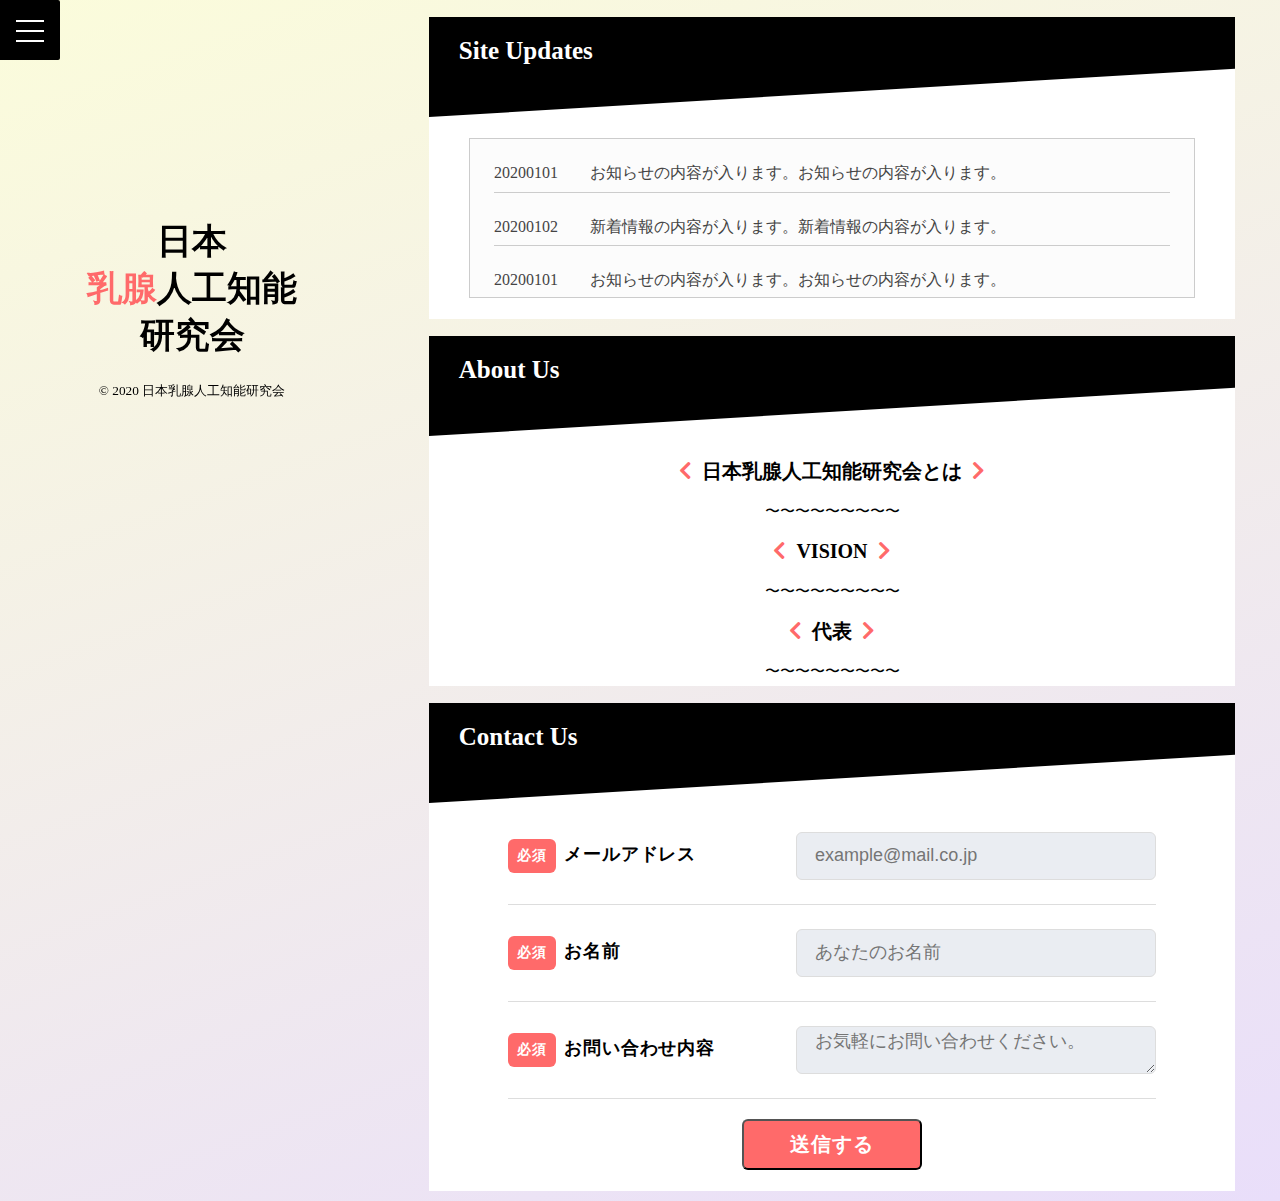
==== index.html @ 4feb951e "Add files via upload" ====
<html lang="ja">

<html>

<head>
    <meta charset="UTF-8">
    <link rel="stylesheet" href="index.css">
    <!--fontawesomeの読み込み-->
    <link href="https://use.fontawesome.com/releases/v5.6.1/css/all.css" rel="stylesheet">
    <title>日本乳腺人工知能研究会</title>
    <meta name="viewport" content="width=device-width, initial-scale=1, maximum-scale=2">
</head>

<header>
    <!--フロント画面の全画面メニュー-->
    <div class="cp_fullscreenmenu">
        <input class="toggle" type="checkbox" />
        <div class="hamburger"><span></span></div>
        <div class="menu">
            <div>
                <ul>
                    <li><a href="/index.html"><span>H</span>ome</a></li>
                    <li><a href="/about_us/about_us.html"><span>A</span>bout us</a></li>
                    <li><a href="/news/news.html"><span>N</span>ews</a></li>
                    <li><a href="/events/events.html"><span>E</span>vents</a></li>
                    <li><a href="/journal/journal.html"><span>J</span>ournal</a></li>
                    <li><a href="/contact_us/contact_us.html"><span>C</span>ontact Us</a></li>
                </ul>
            </div>
        </div>
    </div>
</header>

<body>

    <div class="split">
        <div class="split-item split-left">
            <div class="split-left__inner">
                <div class="title">
                    <h1>日本<br><span>乳腺</span>人工知能<br>研究会</h1>
                </div>
                <div class="copyright">
                    <small>© 2020 日本乳腺人工知能研究会</small>
                </div>

            </div>
            <!--split-left__inner-->
        </div>
        <!--split-item split-left-->

        <div class="split-item split-right">
            <div class="split-right__inner">
                <div class="content">
                    <section class="content01">
                        <h1>Site Updates</h1>
                    </section>

                    <section class="content02">
                        <div class="article_box">

                            <div class="info">
                                <dl>
                                    <dt>20200101</dt>
                                    <dd>お知らせの内容が入ります。お知らせの内容が入ります。</dd>
                                </dl>
                                <dl>
                                    <dt>20200102</dt>
                                    <dd>新着情報の内容が入ります。新着情報の内容が入ります。</dd>
                                </dl>
                                <dl>
                                    <dt>20200101</dt>
                                    <dd>お知らせの内容が入ります。お知らせの内容が入ります。</dd>
                                </dl>
                                <dl>
                                    <dt>20200102</dt>
                                    <dd>新着情報の内容が入ります。新着情報の内容が入ります。</dd>
                                </dl>
                                <dl>
                                    <dt>20200101</dt>
                                    <dd>お知らせの内容が入ります。お知らせの内容が入ります。</dd>
                                </dl>
                                <dl>
                                    <dt>20200102</dt>
                                    <dd>新着情報の内容が入ります。新着情報の内容が入ります。</dd>
                                </dl>
                            </div>

                        </div>

                    </section>
                </div>

                <div class="content">
                    <section class="content01">
                        <h1>About Us</h1>
                    </section>
                    <section class="content02">
                        <div class="article_box">
                            <div class="about_us">
                                <h2>日本乳腺人工知能研究会とは</h2>

                                <p>〜〜〜〜〜〜〜〜〜</p>
                                <h2>VISION</h2>
                                <p>〜〜〜〜〜〜〜〜〜</p>
                                <h2>代表</h2>
                                <p>〜〜〜〜〜〜〜〜〜</p>
                            </div>
                    </section>
                </div>

                <div class="content">
                    <section class="content01">
                        <h1>Contact Us</h1>
                    </section>
                    <section class="content02">
                        <div class="article_box">

                            <form action="https://docs.google.com/forms/u/0/d/e/1FAIpQLScUpDwUEtZG-y2EfQ6Bo-327yl85SJXh2sXvI2tUQJ48h0Vkg/formResponse">
                                <div class="Form">
                                    <div class="Form-Item">
                                        <p class="Form-Item-Label">
                                            <span class="Form-Item-Label-Required">必須</span>メールアドレス
                                        </p>
                                        <input type="text" class="Form-Item-Input" name="entry.1505483824" placeholder="example@mail.co.jp" required>
                                    </div>

                                    <div class="Form-Item">
                                        <p class="Form-Item-Label">
                                            <span class="Form-Item-Label-Required">必須</span>お名前
                                        </p>
                                        <input type="text" class="Form-Item-Input" name="entry.440480872" placeholder="あなたのお名前" required>
                                    </div>

                                    <div class="Form-Item">
                                        <p class="Form-Item-Label">
                                            <span class="Form-Item-Label-Required">必須</span>お問い合わせ内容
                                        </p>
                                        <textarea class="Form-Item-Input" name="entry.790062626" placeholder="お気軽にお問い合わせください。" required></textarea><br>
                                    </div>

                                    <input type="submit" class="Form-Btn" value="送信する">
                                </div>
                            </form>

                        </div>
                    </section>
                </div>
            </div>
            <!--split-right__inner-->

        </div>
        <!--split-item split-right-->
    </div>
    <!--split-->

</html>
---- index.css ----
/*メニューの装飾*/
* {
    -webkit-box-sizing: border-box;
    box-sizing: border-box;
}

a,
a:visited,
a:hover,
a:active {
    text-decoration: none;
    color: inherit;
}

.cp_fullscreenmenu {
    position: fixed;
    z-index: 1;
    top: 0;
    left: 0;
}

/*menuコンテンツ*/
.cp_fullscreenmenu .menu {
    position: fixed;
    top: 0;
    left: 0;
    display: flex;
    visibility: hidden;
    overflow: hidden;
    width: 100%;
    height: 100%;
    pointer-events: none;
    outline: 1px solid transparent;
    -webkit-backface-visibility: hidden;
    backface-visibility: hidden;
    align-items: center;
    justify-content: center;
}

.cp_fullscreenmenu .menu > div {
    display: flex;
    overflow: hidden;
    width: 250vw;
    height: 250vw;
    transition: all 0.2s ease;
    -webkit-transform: scale(0);
    transform: scale(0);
    text-align: center;
    color: #fefefe;
    border-radius: 50%;
    background: #000;
    flex: none;
    -webkit-backface-visibility: hidden;
    backface-visibility: hidden;
    align-items: center;
    justify-content: center;
}

.cp_fullscreenmenu .menu > div > ul {
    display: block;
    max-height: 100vh;
    margin: 0;
    padding: 0 1em;
    list-style: none;
    transition: opacity 0.2s ease;
    opacity: 0;
}

.cp_fullscreenmenu .menu > div > ul > li {
    font-size: 24px;
    display: block;
    margin: 1em;
    padding: 0;
}

.cp_fullscreenmenu .menu > div > ul > li > a {
    position: relative;
    display: inline;
    cursor: pointer;
    transition: color 0.2s ease;
}

.cp_fullscreenmenu .menu > div > ul > li > a:hover {
    color: #e5e5e5;
}

.cp_fullscreenmenu .menu > div > ul > li > a:hover:after {
    width: 100%;
}

.cp_fullscreenmenu .menu > div > ul > li > a:after {
    position: absolute;
    z-index: 1;
    bottom: -0.15em;
    left: 0;
    width: 0;
    height: 2px;
    content: '';
    transition: width 0.2s ease;
    background: #e5e5e5;
}

/*クリックしたらメニューが開閉の動作*/
.cp_fullscreenmenu .toggle {
    position: absolute;
    z-index: 2;
    top: 0;
    left: 0;
    width: 60px;
    height: 60px;
    cursor: pointer;
    opacity: 0;
}

.cp_fullscreenmenu .toggle:checked + .hamburger > span {
    -webkit-transform: rotate(135deg);
    transform: rotate(135deg);
}

.cp_fullscreenmenu .toggle:checked + .hamburger > span:before,
.cp_fullscreenmenu .toggle:checked + .hamburger > span:after {
    top: 0;
    -webkit-transform: rotate(90deg);
    transform: rotate(90deg);
}

.cp_fullscreenmenu .toggle:checked + .hamburger > span:after {
    opacity: 0;
}

.cp_fullscreenmenu .toggle:checked ~ .menu {
    visibility: visible;
    pointer-events: auto;
}

.cp_fullscreenmenu .toggle:checked ~ .menu > div {
    transition-duration: 0.2s;
    -webkit-transform: scale(1);
    transform: scale(1);
}

.cp_fullscreenmenu .toggle:checked ~ .menu > div > ul {
    opacity: 1;
}

.cp_fullscreenmenu .toggle:checked ~ .menu > div > ul li:nth-of-type(1) {
    transition-delay: 0s;
}

.cp_fullscreenmenu .toggle:checked ~ .menu > div > ul li:nth-of-type(2) {
    transition-delay: 0s;
}

.cp_fullscreenmenu .toggle:checked ~ .menu > div > ul li:nth-of-type(3) {
    transition-delay: 0s;
}

.cp_fullscreenmenu .toggle:checked ~ .menu > div > ul li:nth-of-type(4) {
    transition-delay: 0s;
}

.cp_fullscreenmenu .toggle:hover + .hamburger {
    box-shadow: inset 0 0 10px rgba(0, 0, 0, 0.1);
}

.cp_fullscreenmenu .toggle:checked:hover + .hamburger > span {
    -webkit-transform: rotate(225deg);
    transform: rotate(225deg);
}

/*ハンバーガー*/
.cp_fullscreenmenu .hamburger {
    position: absolute;
    z-index: 1;
    top: 0;
    left: 0;
    display: block;
    width: 60px;
    height: 60px;
    padding: 0.5em 1em;
    cursor: pointer;
    transition: box-shadow 0.2s ease;
    border-radius: 0 0.12em 0.12em 0;
    background: #000;
    -webkit-backface-visibility: hidden;
    backface-visibility: hidden;
}

.cp_fullscreenmenu .hamburger > span {
    position: relative;
    top: 50%;
    display: block;
    width: 100%;
    height: 2px;
    transition: all 0.2s ease;
    background: #fefefe;
}

.cp_fullscreenmenu .hamburger > span:before,
.cp_fullscreenmenu .hamburger > span:after {
    position: absolute;
    z-index: 1;
    top: -10px;
    left: 0;
    display: block;
    width: 100%;
    height: 2px;
    content: '';
    transition: all 0.2s ease;
    background: inherit;
}

.cp_fullscreenmenu .hamburger > span:after {
    top: 10px;
}



/*フォントの指定*/
header {
    font-family: 'Noto Serif JP', serif;
}

body {
    margin: 0px;
    font-family: 'Noto Serif JP', serif;
}

/*コピーライトの装飾*/
.copyright {
    overflow: hidden;
    text-align: center;
    display: table-cell;
    height: 20px;
    width: 1250px;
}



/*New リストの装飾*/
*,
*:before,
*:after {
    -moz-box-sizing: border-box;
    -webkit-box-sizing: border-box;
    box-sizing: border-box;
}

.info {
    margin: 1em auto;
    padding: 0 1.5em;
    border: 1px solid #ccc;
    text-align: left;
    font-size: 1em;
    line-height: 1.3;
    color: #444;
    overflow: auto;
    width: 90%;
    height: 10em;
    background-color: #fcfcfc;
}

.info dl {
    padding: 0.5em 0;
    border-bottom: 1px solid #ccc;
}

.info dt {
    padding-bottom: 0;
    width: 6em;
}

@media screen and (min-width: 600px) {
    .info dt {
        clear: left;
        float: left;
    }

    .info dd {
        margin-left: 0.5em;
    }
}

.info {
    display: block;
}

span {
    color: #ff6a6a;
}

.title h1 {
    text-align: center;
    font-size: 35px;
    margin-top: 18px;
}



/*画面全体の設定*/
body {
    /*background-image: linear-gradient(60deg, #64b3f4 0%, #c2e59c 100%);*/
    /*background-image: linear-gradient(to top, #d299c2 0%, #fef9d7 100%);*/
    /*background-image: linear-gradient(to top, #feada6 0%, #f5efef 100%);*/
    background-image: linear-gradient(-20deg, #e9defa 0%, #fbfcdb 100%);
}


/*ボックスにおける文字の装飾*/
/*ボックスタイトルの文字*/
.content h1 {
    padding: 30px;
    padding-top: 20px;
    font-size: 25px;
}

.article_box {

    width: 100%;
    padding-top: 5px;
    height: auto;
    /*自動で伸びる*/
    padding-bottom: 5px;
}



/*https://qiita.com/nb_tomo/items/c46fbc05731d1488b877*/
/*右のボックスの装飾*/
.content {
    overflow: hidden;
    /* はみ出た部分は表示しない */
}

.content01 {
    position: relative;
    height: 100px;
    width: 100%;
    color: #ffffff;
    background-color: #000000;
    margin-top: 0px;
}

.content01::after {
    content: '';
    display: block;
    position: absolute;
    left: 0;
    bottom: 0;
    border-top: 60px solid transparent;
    /* 透明 */
    border-left: 50vw solid transparent;
    /* 透明 */
    border-right: 50vw solid #ffffff;
    /* むらさき */
    border-bottom: 60px solid #ffffff;
    /* むらさき */
}

.content02 {
    height: 300px;
    width: 100%;
    background-color: #ffffff;
    height: auto;
    /*自動で伸びる*/
}

/*斜め切りの実装*/
@media only screen and (max-width: 2000px) {
    .content01::after {
        border-left: 1000px solid transparent;
        /* 実数で幅を指定 */
        border-right: 1000px solid #8B3DC5;
        /* 実数で幅を指定 */
    }
}




/*大きな画面の分割の装飾！*/
.split {
    display: table;
    width: 100%;
    height: auto;
}

.split-item {
    display: table-cell;
    padding-bottom: 10px;
    padding-top: 0px;
    height: auto;
}

.split-left {
    text-align: center;
    color: #000;
    position: relative;
    /*スマホ画面の場合の縦の長さはこれで調整される*/
    height: auto;
    width: 30%;
}

.split-left__inner {
    height: auto;
    /*自動で伸びる*/
    position: fixed;
    width: 30%;
    padding-right: 0px;

    margin-top: 200px;
    margin-bottom: auto;
}

.split-right__inner {
    width: auto;
    padding-left: 5%;
    padding-right: 5%;
    /*この数値によって、右の下余白が調整出来る*/
    height: auto;
    /*自動で伸びる*/
}

@media screen and (max-width:1024px) {
    .split {
        display: block;
    }

    .split-item {
        display: block;
        width: auto;
    }

    .split-left__inner {
        position: inherit;
        width: auto;
        margin:0px;
    }
}

/*ボタンの装飾*/
.btn_inbox_position {
    padding: 20px 30px;

}

.button {
    margin: auto;
    display: block;
    max-width: 180px;
    border: 2px solid #333;
    font-size: 16px;
    color: #333;
    font-weight: bold;
    padding: 16px;
    text-align: center;
    border-radius: 4px;
    transition: .4s;
}

.button:hover {
    background-color: #333;
    border-color: #333;
    color: #FFF;
}


/*about usの文章装飾*/
.about_us {
    text-align: center;
}

.about_us h2 {
    font-size: 20px;
}

.about_us p {
    margin: 0px;
    padding: 0px;
    font-size: 15px;
}


/*https://saruwakakun.com/html-css/reference/h-design*/
h2 {
    position: relative;
    /*相対位置*/
    line-height: 1.4;
    /*行高*/
    display: inline-block;
}

h2:before,
h2:after {
    position: relative;
    font-family: "Font Awesome 5 Free";
    font-weight: 900;
    display: inline-block;
    font-size: 1.0em;
    color: #ff6a6a;
}

h2:before {
    content: "\f053";
    /*アイコン種類*/
    padding-right: 0.5em
}

h2:after {
    content: "\f054";
    /*アイコン種類*/
    padding-left: 0.5em
}


/*お問い合わせフォーム*/
.Form {
    margin-top: 0px;
    margin-left: auto;
    margin-right: auto;
    max-width: 720px;
}

@media screen and (max-width: 600px) {
    .Form {
        margin-top: 0px;
    }
}

.Form-Item {
    /*左右の余白調整*/
    width: 90%;
    margin-left: auto;
    margin-right: auto;
    border-bottom: 1px solid #ddd;
    padding-top: 24px;
    padding-bottom: 24px;

    display: flex;
    align-items: center;
}

@media screen and (max-width: 600px) {
    .Form-Item {
        padding-left: 14px;
        padding-right: 14px;
        padding-top: 16px;
        padding-bottom: 16px;
        flex-wrap: wrap;
    }
}

/*.Form-Item:nth-child(5) {
    border-bottom: 1px solid #ddd;
}*/

.Form-Item-Label {
    width: 100%;
    max-width: 248px;
    letter-spacing: 0.05em;
    font-weight: bold;
    font-size: 18px;
}

@media screen and (max-width: 600px) {
    .Form-Item-Label {
        max-width: inherit;
        display: flex;
        align-items: center;
        font-size: 15px;
    }
}

.Form-Item-Label.isMsg {
    margin-top: 8px;
    margin-bottom: auto;
}

@media screen and (max-width: 600px) {
    .Form-Item-Label.isMsg {
        margin-top: 0;
    }
}

.Form-Item-Label-Required {
    border-radius: 6px;
    margin-right: 8px;
    padding-top: 8px;
    padding-bottom: 8px;
    width: 48px;
    display: inline-block;
    text-align: center;
    background: #ff6a6a;
    color: #fff;
    font-size: 14px;
}

@media screen and (max-width: 600px) {
    .Form-Item-Label-Required {
        border-radius: 4px;
        padding-top: 4px;
        padding-bottom: 4px;
        width: 40px;
        font-size: 14px;
    }
}

.Form-Item-Input {
    border: 1px solid #ddd;
    border-radius: 6px;
    margin-left: 40px;
    padding-left: 1em;
    padding-right: 1em;
    height: 48px;
    flex: 1;
    width: 100%;
    max-width: 410px;
    background: #eaedf2;
    font-size: 18px;
}

@media screen and (max-width: 600px) {
    .Form-Item-Input {
        margin-left: 0;
        margin-top: 18px;
        height: 40px;
        flex: inherit;
        font-size: 15px;
    }
}

.Form-Item-Textarea {
    border: 1px solid #ddd;
    border-radius: 6px;
    margin-left: 40px;
    padding-left: 1em;
    padding-right: 1em;
    height: 216px;
    flex: 1;
    width: 100%;
    max-width: 410px;
    background: #eaedf2;
    font-size: 18px;
}

@media screen and (max-width: 600px) {
    .Form-Item-Textarea {
        margin-top: 18px;
        margin-left: 0;
        height: 200px;
        flex: inherit;
        font-size: 15px;
    }
}

.Form-Btn {
    border-radius: 6px;
    margin-top: 20px;
    margin-left: auto;
    margin-right: auto;
    padding-top: 10px;
    padding-bottom: 10px;
    width: 180px;
    display: block;
    letter-spacing: 0.05em;
    background: #ff6a6a;
    color: #fff;
    font-weight: bold;
    font-size: 20px;
}

@media screen and (max-width: 600px) {
    .Form-Btn {
        margin-top: 10px;
        padding-top: 8px;
        padding-bottom: 8px;
        width: 160px;
        font-size: 16px;
    }
}


/*formのpのサイズ編集*/
.form p {
  margin:0px;
}
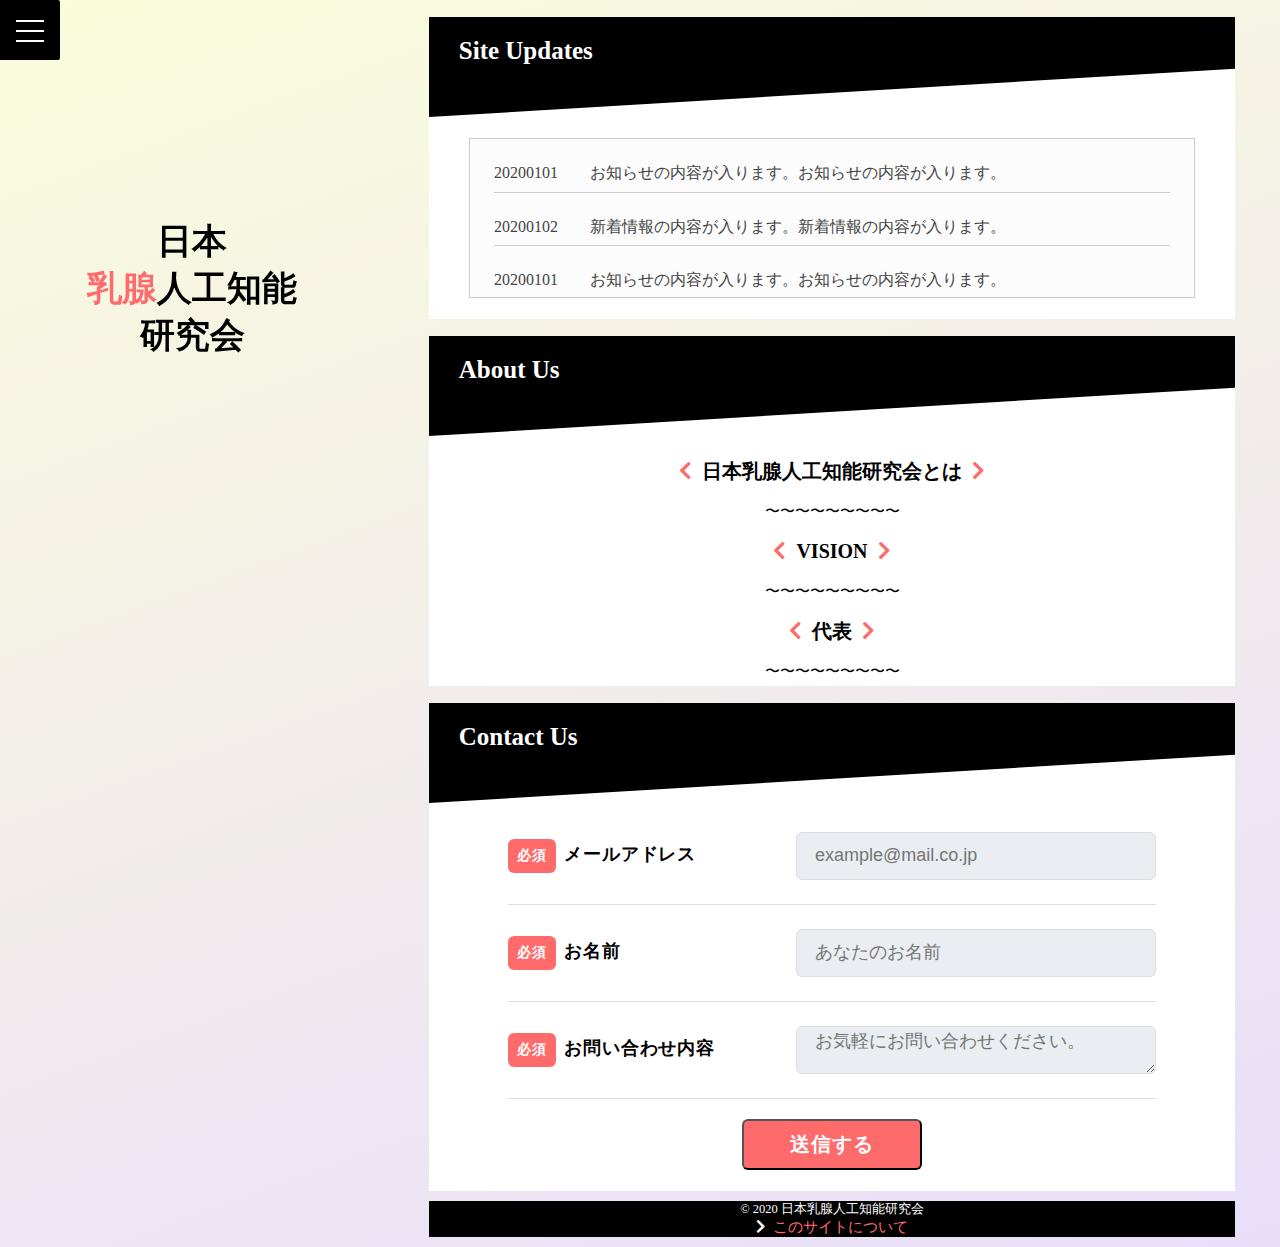
==== commit 23096075: "Add files via upload" ====
--- a/index.html
+++ b/index.html
@@ -39,9 +39,7 @@
                 <div class="title">
                     <h1>日本<br><span>乳腺</span>人工知能<br>研究会</h1>
                 </div>
-                <div class="copyright">
-                    <small>© 2020 日本乳腺人工知能研究会</small>
-                </div>
+
 
             </div>
             <!--split-left__inner-->
@@ -145,6 +143,14 @@
                         </div>
                     </section>
                 </div>
+
+                <div class="footer">
+                  <div class="copyright">
+                      <small>© 2020 日本乳腺人工知能研究会</small>
+                  </div>
+                  <a href="this_site/this_site.html">このサイトについて</a>
+                </div>
+
             </div>
             <!--split-right__inner-->
 
--- a/index.css
+++ b/index.css
@@ -226,17 +226,6 @@
     font-family: 'Noto Serif JP', serif;
 }
 
-/*コピーライトの装飾*/
-.copyright {
-    overflow: hidden;
-    text-align: center;
-    display: table-cell;
-    height: 20px;
-    width: 1250px;
-}
-
-
-
 /*New リストの装飾*/
 *,
 *:before,
@@ -438,32 +427,6 @@
     }
 }
 
-/*ボタンの装飾*/
-.btn_inbox_position {
-    padding: 20px 30px;
-
-}
-
-.button {
-    margin: auto;
-    display: block;
-    max-width: 180px;
-    border: 2px solid #333;
-    font-size: 16px;
-    color: #333;
-    font-weight: bold;
-    padding: 16px;
-    text-align: center;
-    border-radius: 4px;
-    transition: .4s;
-}
-
-.button:hover {
-    background-color: #333;
-    border-color: #333;
-    color: #FFF;
-}
-
 
 /*about usの文章装飾*/
 .about_us {
@@ -654,6 +617,7 @@
 }
 
 .Form-Btn {
+  -webkit-appearance: none;
     border-radius: 6px;
     margin-top: 20px;
     margin-left: auto;
@@ -671,6 +635,7 @@
 
 @media screen and (max-width: 600px) {
     .Form-Btn {
+      -webkit-appearance: none;
         margin-top: 10px;
         padding-top: 8px;
         padding-bottom: 8px;
@@ -684,3 +649,44 @@
 .form p {
   margin:0px;
 }
+
+/*footerの装飾*/
+.footer{
+  text-align: center;
+  margin-top: 10px;
+  height: auto;
+  background: #000;
+}
+
+.footer a{
+  font-size: 15px;
+    color: #ff6a6a;
+    transition: 0.7s;
+}
+.footer a:hover {
+    color: #fff;
+}
+
+.footer a:before,
+.footer a:after {
+    position: relative;
+    font-family: "Font Awesome 5 Free";
+    font-weight: 900;
+    display: inline-block;
+    font-size: 15px;
+    color: #fff;
+}
+
+.footer a:before {
+    content: "\f054";
+    /*アイコン種類*/
+    padding-right: 0.5em
+}
+
+
+/*コピーライトの装飾*/
+.copyright {
+  color: #fff;
+  text-align: center;
+  font-size: 15px;
+}
